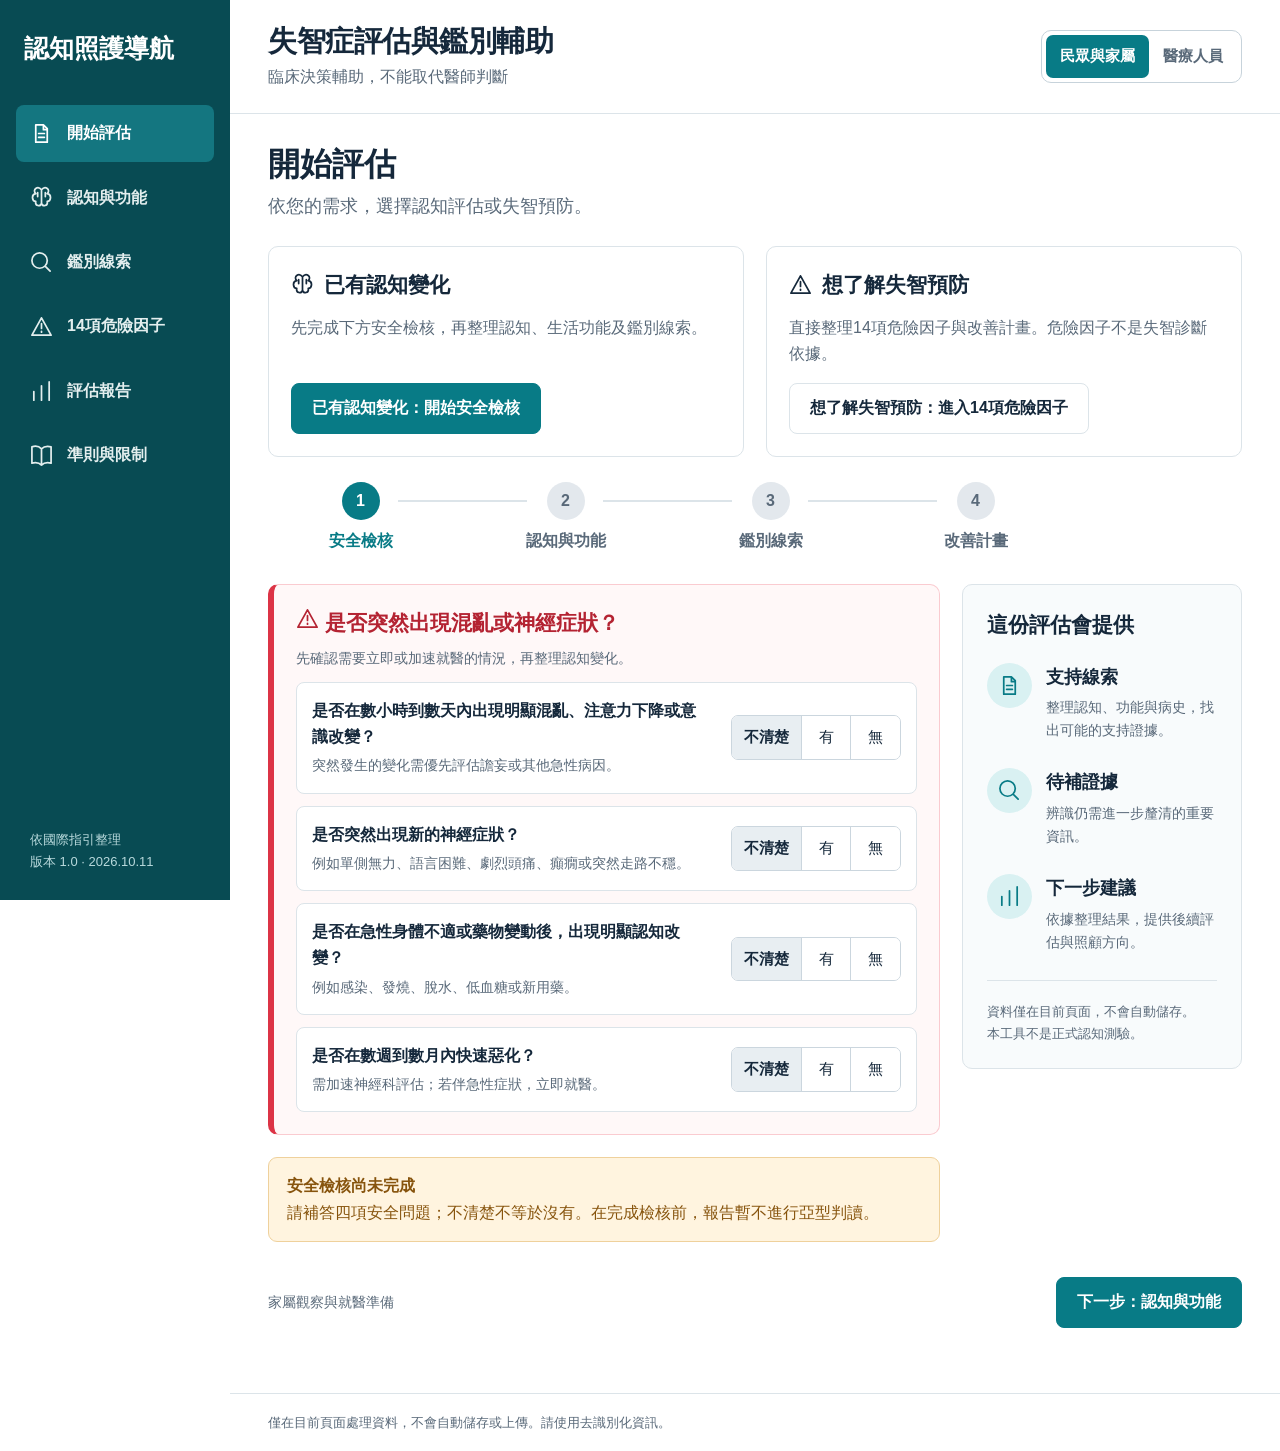
==== index.html @ d90f605a "Add assessment and prevention entry points to homepage" ====
<!doctype html>
<html lang="zh-Hant"><head><meta charset="utf-8"><meta name="viewport" content="width=device-width,initial-scale=1"><meta name="description" content="繁體中文認知障礙評估、失智症鑑別與 Lancet 2024 十四項危險因子管理工具"><title>認知照護導航｜失智症評估與鑑別輔助</title><link rel="stylesheet" href="style.css?v=20261011-entry-paths"><script defer src="data.js"></script><script defer src="engine.js"></script><script defer src="app.js?v=20261011-entry-paths"></script></head>
<body><a class="skip" href="#main">跳至主要內容</a><aside class="sidebar"><div class="brand">認知照護導航</div><nav aria-label="評估章節" id="navigation"></nav><div class="side-foot">依國際指引整理<br>版本 1.0 · 2026.10.11</div></aside><div class="workspace"><header><div><h1>失智症評估與鑑別輔助</h1><p>臨床決策輔助，不能取代醫師判斷</p></div><div class="mode" role="group" aria-label="使用模式"><button data-mode="public" aria-pressed="true">民眾與家屬</button><button data-mode="clinical" aria-pressed="false">醫療人員</button></div></header><main id="main" tabindex="-1"></main><footer>僅在目前頁面處理資料，不會自動儲存或上傳。請使用去識別化資訊。<span id="notice" role="status" aria-live="polite"></span></footer></div></body></html>
---- style.css ----
:root{--teal:#087b86;--deep:#084b53;--ink:#15283b;--muted:#596979;--line:#dce4e9;--pale:#eff8f8;--red:#b42332;--amber:#87540d}*{box-sizing:border-box}body{margin:0;background:#fff;color:var(--ink);font:16px/1.65 -apple-system,BlinkMacSystemFont,"PingFang TC","Microsoft JhengHei",sans-serif}button,input,select,textarea{font:inherit}button{cursor:pointer}button:focus-visible,a:focus-visible,input:focus-visible,select:focus-visible,textarea:focus-visible{outline:3px solid #d4901a;outline-offset:3px}a{color:var(--teal)}.skip{position:fixed;top:-60px;left:12px;z-index:9;background:white;padding:10px}.skip:focus{top:12px}.sidebar{position:fixed;inset:0 auto 0 0;width:230px;background:var(--deep);color:white;padding:28px 16px;display:flex;flex-direction:column}.brand{font-size:25px;font-weight:750;margin:0 8px 36px}.sidebar nav{display:grid;gap:8px}.sidebar button{background:none;border:0;color:#e3eeee;border-radius:8px;text-align:left;padding:15px 14px;display:flex;align-items:center;gap:14px;font-weight:600}.sidebar button.active{background:#147680;color:#fff}.sidebar button:hover{background:#12656e}.side-foot{margin-top:auto;padding:24px 14px 0;color:#b8d9dc;font-size:13px}.workspace{margin-left:230px}header{display:flex;justify-content:space-between;align-items:center;gap:20px;padding:22px 38px;border-bottom:1px solid var(--line)}h1{font-size:29px;line-height:1.35;margin:0 0 3px;letter-spacing:-.5px}header p{margin:0;color:var(--muted)}.mode{display:flex;border:1px solid #c7d3db;padding:4px;border-radius:10px;flex-shrink:0}.mode button{border:0;background:white;color:var(--muted);padding:9px 14px;border-radius:7px;font-size:15px;font-weight:650}.mode button[aria-pressed=true]{background:var(--teal);color:white}main{padding:28px 38px 45px;max-width:1550px;min-height:80vh}h2{font-size:32px;margin:0 0 4px;line-height:1.4}h3{font-size:21px;line-height:1.5;margin:0 0 8px}h4{margin:16px 0 4px}p{margin:6px 0 16px}.lead{color:var(--muted);font-size:18px}.steps{display:flex;margin:25px 0 30px;max-width:800px;gap:20px}.step{flex:1;position:relative;text-align:center;color:var(--muted);font-weight:650}.step:after{content:"";position:absolute;left:70%;width:70%;top:18px;border-top:2px solid var(--line)}.step:last-child:after{display:none}.step b{display:block;width:38px;height:38px;line-height:38px;border-radius:50%;background:#e3e8ed;margin:0 auto 8px}.step.current{color:var(--teal)}.step.current b{background:var(--teal);color:white}.split{display:grid;grid-template-columns:minmax(0,1fr) 280px;gap:22px;align-items:start}.panel{border:1px solid var(--line);border-radius:10px;padding:22px;margin-bottom:22px}.safety{background:#fff8f8;border-color:#facbd0;border-left:6px solid #dc3446}.safety h3{color:var(--red)}.row{padding:16px 0;border-bottom:1px solid var(--line);display:flex;gap:18px;align-items:center;justify-content:space-between}.row:last-child{border-bottom:0}.safety .row{background:white;border:1px solid var(--line);padding:15px;border-radius:8px;margin:12px 0 0}.question{flex:1;min-width:0}.question legend{font-weight:600;padding:0;line-height:1.65}.question p,.hint{font-size:14px;color:var(--muted);margin:4px 0 0}.segmented{display:flex;flex-shrink:0;border:1px solid #cbd6de;border-radius:7px;overflow:hidden}.segmented button{min-width:49px;padding:9px 12px;border:0;border-right:1px solid #cbd6de;background:#fff;font-size:15px;color:var(--ink)}.segmented button:last-child{border-right:0}.segmented button[aria-pressed=true]{background:#e8eef2;font-weight:700}.segmented button[data-value=yes][aria-pressed=true]{background:var(--teal);color:white}.segmented button[data-value=no][aria-pressed=true]{background:#dcefeb;color:#174e43}.row fieldset{border:0;margin:0;padding:0;min-width:0;width:100%;display:flex;align-items:center;justify-content:space-between;gap:20px}.aside-panel{background:#f8fbfc;padding:24px}.aside-item{display:flex;gap:14px;margin:22px 0}.aside-item .circle{background:#d9f1f2;color:var(--teal);width:45px;height:45px;border-radius:50%;display:grid;place-items:center;flex-shrink:0}.aside-item strong{font-size:18px}.aside-item p{font-size:14px;color:var(--muted);margin:4px 0}.privacy{font-size:13px;border-top:1px solid var(--line);padding-top:20px;color:var(--muted)}.alert{background:#fff4df;color:var(--amber);border:1px solid #efd19c;padding:15px 18px;border-radius:9px;margin:15px 0}.alert.danger{background:#fff0f1;border-color:#eeb4bc;color:#9f2030}.alert.info{background:var(--pale);color:#245b62;border-color:#bfdddd}.bottom-actions,.toolbar{display:flex;gap:12px;justify-content:flex-end;align-items:center;flex-wrap:wrap;margin:20px 0}.primary,.secondary{border:1px solid var(--line);border-radius:8px;padding:11px 20px;font-weight:650;background:white;color:var(--ink)}.primary{background:var(--teal);color:white;border-color:var(--teal)}.secondary:hover{background:#f0f5f7}.primary:hover{background:#075e68}.progress{color:var(--muted);font-size:14px;margin-right:auto}.icon{width:23px;height:23px;flex-shrink:0}.form-grid{display:grid;grid-template-columns:repeat(3,minmax(0,1fr));gap:18px;margin:20px 0}.field{display:grid;gap:6px;font-size:14px;font-weight:600}.field input,.field textarea,.field select{width:100%;border:1px solid #cbd6de;border-radius:6px;padding:9px;background:white;color:var(--ink);font-size:15px;font-weight:400}.field textarea{min-height:75px;resize:vertical}.clinical-label{color:var(--teal);font-size:13px;font-weight:650}.risk-item{padding:20px 0;border-bottom:1px solid var(--line)}.risk-item:last-child{border-bottom:0}.risk-header{display:flex;align-items:center;justify-content:space-between;gap:18px}.risk-title{font-size:19px;font-weight:650}.badge{font-size:12px;padding:3px 7px;background:var(--pale);color:#20666b;border-radius:4px;margin-left:10px}.risk-fields{display:grid;grid-template-columns:2fr 1fr 1fr;gap:12px;margin-top:12px}.risk-fields[hidden]{display:none}.risk-item p{color:var(--muted);font-size:14px;margin:8px 0}.metricline{font-size:16px;color:var(--teal);font-weight:650}.result{border-bottom:1px solid var(--line);padding:22px 0}.result:first-child{padding-top:0}.result-head{display:flex;gap:12px;justify-content:space-between;align-items:center}.result-head h3{margin:0}.status{font-size:13px;white-space:nowrap;background:#edf3f5;padding:4px 8px;border-radius:5px;color:#4e6472}.status.on{background:#dff0ed;color:#245f53}.evidence{display:grid;grid-template-columns:1fr 1fr;gap:24px}.evidence ul{padding-left:22px;margin:7px 0;font-size:15px}.evidence li{margin:5px 0}.result-note{font-size:14px;color:var(--muted)}details{margin:12px 0}summary{cursor:pointer;font-weight:650}.sources-list{padding-left:23px}.sources-list li{margin:20px 0}.sources-list p{font-size:14px;color:var(--muted)}.table-wrap{overflow:auto}table{width:100%;border-collapse:collapse;text-align:left;font-size:14px}th,td{padding:12px;border-bottom:1px solid var(--line);vertical-align:top}th{background:#f2f7f8;color:#365561}td{min-width:100px}.answered{border-left:3px solid var(--teal);padding-left:12px}footer{border-top:1px solid var(--line);padding:18px 38px;font-size:13px;color:var(--muted)}#notice{display:block;color:var(--teal)}.print-only{display:none}@media(max-width:1100px){header{align-items:flex-start;flex-direction:column}.split{grid-template-columns:minmax(0,1fr) 230px}.sidebar{width:200px}.workspace{margin-left:200px}main,header{padding-left:24px;padding-right:24px}.brand{font-size:22px}.row fieldset{align-items:flex-start;flex-direction:column;gap:12px}.form-grid{grid-template-columns:1fr 1fr}}@media(max-width:780px){.sidebar{position:static;width:auto;padding:18px}.brand{margin:0 0 14px}.sidebar nav{display:flex;overflow:auto;gap:4px}.sidebar button{padding:9px 12px;white-space:nowrap;font-size:14px}.sidebar .icon,.side-foot{display:none}.workspace{margin-left:0}header{padding:20px}h1{font-size:25px}h2{font-size:28px}main{padding:24px 20px}.split{grid-template-columns:1fr}.aside-panel{display:none}.steps{gap:8px}.step{font-size:13px}.step:after{width:55%}.form-grid,.risk-fields,.evidence{grid-template-columns:1fr}.risk-header{align-items:flex-start;flex-direction:column;gap:10px}.result-head{align-items:flex-start;flex-direction:column}.panel{padding:17px}.toolbar{justify-content:flex-start}.mode button{padding:8px 12px}.bottom-actions .primary{width:100%}footer{padding:18px 20px}}@media print{body{font-size:11pt;color:#000}.sidebar,header,footer,.toolbar,.bottom-actions,.no-print{display:none!important}.workspace{margin:0}main{padding:0;max-width:none}.panel{border:0;padding:0}.print-only{display:block}.result,table tr{break-inside:avoid}.evidence{display:block}.status{white-space:normal}a{color:#000;text-decoration:none}.alert{border:1px solid #888;background:white;color:#000}details:not([open]){display:none}h2{font-size:20pt}.table-wrap{overflow:visible}table{font-size:10pt}td{min-width:0}}

.entry-grid{display:grid;grid-template-columns:repeat(2,minmax(0,1fr));gap:22px;margin-top:24px}.entry-card{display:flex;flex-direction:column;align-items:flex-start;margin-bottom:0}.entry-card h3{display:flex;align-items:center;gap:10px}.entry-card p{color:var(--muted)}.entry-card button{margin-top:auto;max-width:100%}@media(max-width:780px){.entry-grid{grid-template-columns:1fr;gap:14px}.entry-card button{width:100%}}
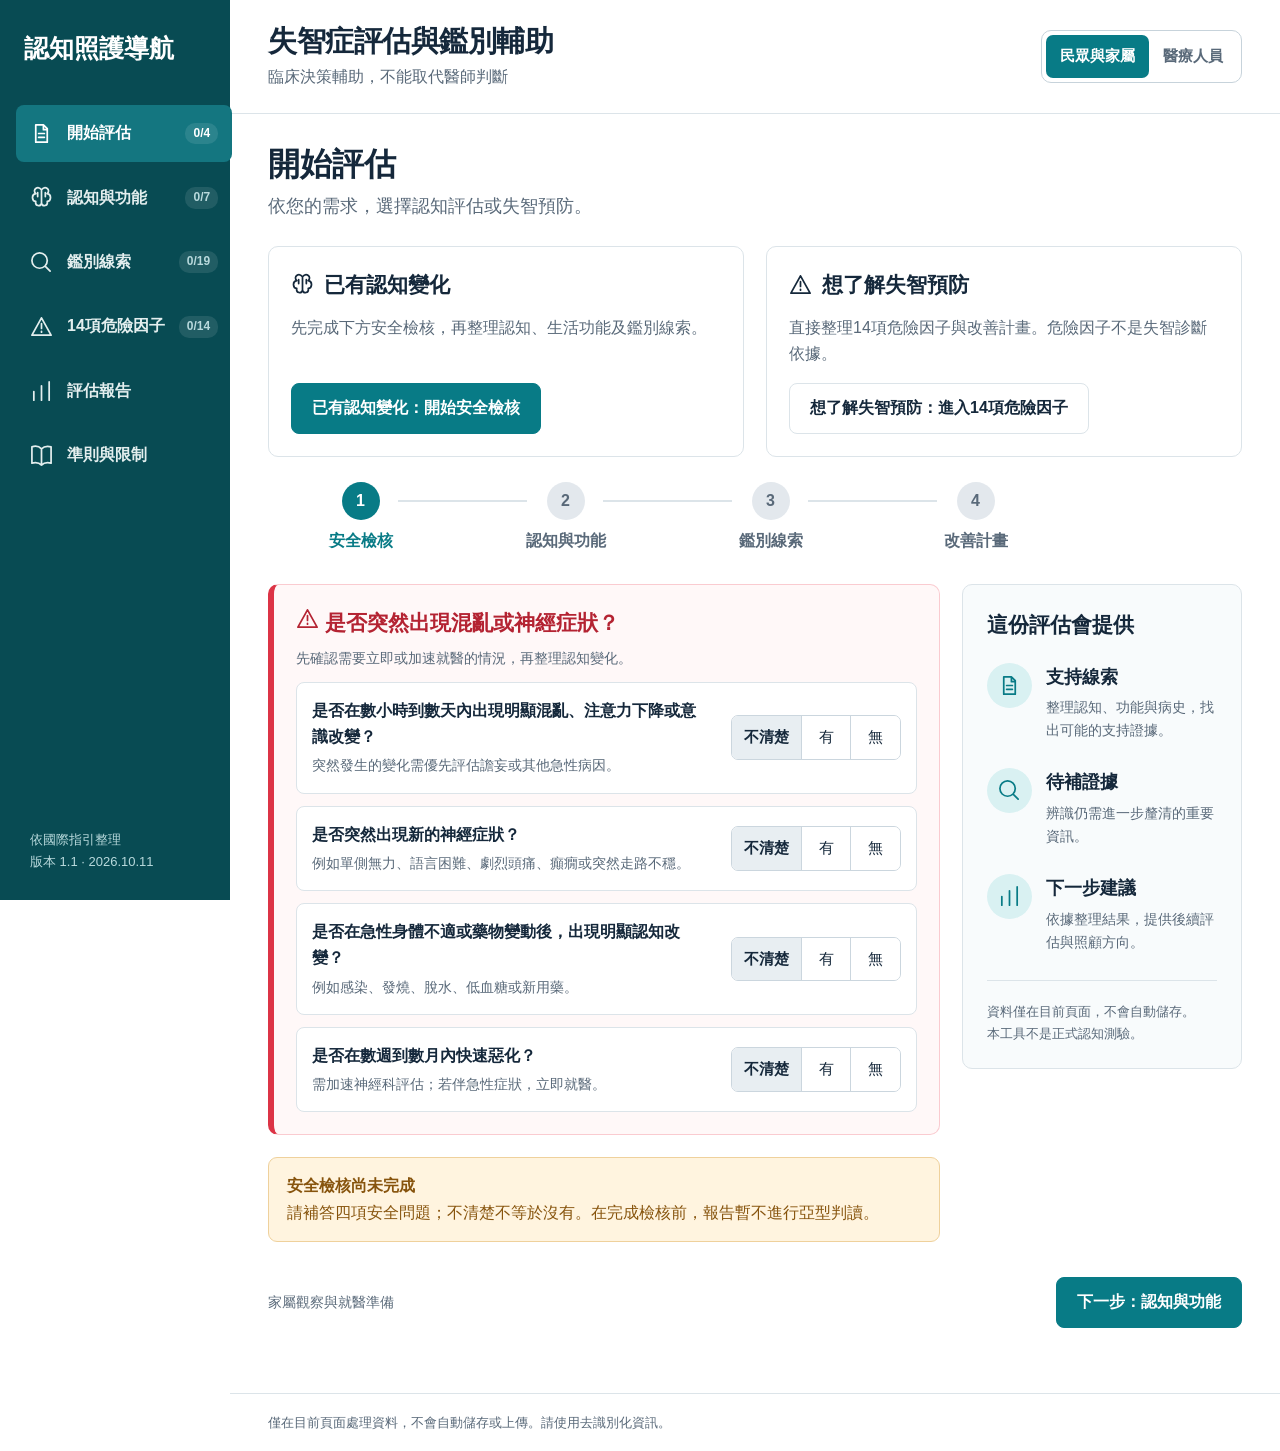
==== commit a71b073d: "v1.1: fix age input and import round-trip, refine clue logic, add workup checklist - Age field: inva" ====
--- a/index.html
+++ b/index.html
@@ -1,3 +1,3 @@
 <!doctype html>
-<html lang="zh-Hant"><head><meta charset="utf-8"><meta name="viewport" content="width=device-width,initial-scale=1"><meta name="description" content="繁體中文認知障礙評估、失智症鑑別與 Lancet 2024 十四項危險因子管理工具"><title>認知照護導航｜失智症評估與鑑別輔助</title><link rel="stylesheet" href="style.css?v=20261011-entry-paths"><script defer src="data.js"></script><script defer src="engine.js"></script><script defer src="app.js?v=20261011-entry-paths"></script></head>
-<body><a class="skip" href="#main">跳至主要內容</a><aside class="sidebar"><div class="brand">認知照護導航</div><nav aria-label="評估章節" id="navigation"></nav><div class="side-foot">依國際指引整理<br>版本 1.0 · 2026.10.11</div></aside><div class="workspace"><header><div><h1>失智症評估與鑑別輔助</h1><p>臨床決策輔助，不能取代醫師判斷</p></div><div class="mode" role="group" aria-label="使用模式"><button data-mode="public" aria-pressed="true">民眾與家屬</button><button data-mode="clinical" aria-pressed="false">醫療人員</button></div></header><main id="main" tabindex="-1"></main><footer>僅在目前頁面處理資料，不會自動儲存或上傳。請使用去識別化資訊。<span id="notice" role="status" aria-live="polite"></span></footer></div></body></html>
+<html lang="zh-Hant"><head><meta charset="utf-8"><meta name="viewport" content="width=device-width,initial-scale=1"><meta name="description" content="繁體中文認知障礙評估、失智症鑑別與 Lancet 2024 十四項危險因子管理工具"><title>認知照護導航｜失智症評估與鑑別輔助</title><link rel="stylesheet" href="style.css?v=1.1"><script defer src="data.js?v=1.1"></script><script defer src="engine.js?v=1.1"></script><script defer src="app.js?v=1.1"></script></head>
+<body><a class="skip" href="#main">跳至主要內容</a><aside class="sidebar"><div class="brand">認知照護導航</div><nav aria-label="評估章節" id="navigation"></nav><div class="side-foot">依國際指引整理<br>版本 1.1 · 2026.10.11</div></aside><div class="workspace"><header><div><h1>失智症評估與鑑別輔助</h1><p>臨床決策輔助，不能取代醫師判斷</p></div><div class="mode" role="group" aria-label="使用模式"><button data-mode="public" aria-pressed="true">民眾與家屬</button><button data-mode="clinical" aria-pressed="false">醫療人員</button></div></header><main id="main" tabindex="-1"></main><footer>僅在目前頁面處理資料，不會自動儲存或上傳。請使用去識別化資訊。<span id="notice" role="status" aria-live="polite"></span></footer></div></body></html>
--- a/style.css
+++ b/style.css
@@ -1,3 +1,5 @@
 :root{--teal:#087b86;--deep:#084b53;--ink:#15283b;--muted:#596979;--line:#dce4e9;--pale:#eff8f8;--red:#b42332;--amber:#87540d}*{box-sizing:border-box}body{margin:0;background:#fff;color:var(--ink);font:16px/1.65 -apple-system,BlinkMacSystemFont,"PingFang TC","Microsoft JhengHei",sans-serif}button,input,select,textarea{font:inherit}button{cursor:pointer}button:focus-visible,a:focus-visible,input:focus-visible,select:focus-visible,textarea:focus-visible{outline:3px solid #d4901a;outline-offset:3px}a{color:var(--teal)}.skip{position:fixed;top:-60px;left:12px;z-index:9;background:white;padding:10px}.skip:focus{top:12px}.sidebar{position:fixed;inset:0 auto 0 0;width:230px;background:var(--deep);color:white;padding:28px 16px;display:flex;flex-direction:column}.brand{font-size:25px;font-weight:750;margin:0 8px 36px}.sidebar nav{display:grid;gap:8px}.sidebar button{background:none;border:0;color:#e3eeee;border-radius:8px;text-align:left;padding:15px 14px;display:flex;align-items:center;gap:14px;font-weight:600}.sidebar button.active{background:#147680;color:#fff}.sidebar button:hover{background:#12656e}.side-foot{margin-top:auto;padding:24px 14px 0;color:#b8d9dc;font-size:13px}.workspace{margin-left:230px}header{display:flex;justify-content:space-between;align-items:center;gap:20px;padding:22px 38px;border-bottom:1px solid var(--line)}h1{font-size:29px;line-height:1.35;margin:0 0 3px;letter-spacing:-.5px}header p{margin:0;color:var(--muted)}.mode{display:flex;border:1px solid #c7d3db;padding:4px;border-radius:10px;flex-shrink:0}.mode button{border:0;background:white;color:var(--muted);padding:9px 14px;border-radius:7px;font-size:15px;font-weight:650}.mode button[aria-pressed=true]{background:var(--teal);color:white}main{padding:28px 38px 45px;max-width:1550px;min-height:80vh}h2{font-size:32px;margin:0 0 4px;line-height:1.4}h3{font-size:21px;line-height:1.5;margin:0 0 8px}h4{margin:16px 0 4px}p{margin:6px 0 16px}.lead{color:var(--muted);font-size:18px}.steps{display:flex;margin:25px 0 30px;max-width:800px;gap:20px}.step{flex:1;position:relative;text-align:center;color:var(--muted);font-weight:650}.step:after{content:"";position:absolute;left:70%;width:70%;top:18px;border-top:2px solid var(--line)}.step:last-child:after{display:none}.step b{display:block;width:38px;height:38px;line-height:38px;border-radius:50%;background:#e3e8ed;margin:0 auto 8px}.step.current{color:var(--teal)}.step.current b{background:var(--teal);color:white}.split{display:grid;grid-template-columns:minmax(0,1fr) 280px;gap:22px;align-items:start}.panel{border:1px solid var(--line);border-radius:10px;padding:22px;margin-bottom:22px}.safety{background:#fff8f8;border-color:#facbd0;border-left:6px solid #dc3446}.safety h3{color:var(--red)}.row{padding:16px 0;border-bottom:1px solid var(--line);display:flex;gap:18px;align-items:center;justify-content:space-between}.row:last-child{border-bottom:0}.safety .row{background:white;border:1px solid var(--line);padding:15px;border-radius:8px;margin:12px 0 0}.question{flex:1;min-width:0}.question legend{font-weight:600;padding:0;line-height:1.65}.question p,.hint{font-size:14px;color:var(--muted);margin:4px 0 0}.segmented{display:flex;flex-shrink:0;border:1px solid #cbd6de;border-radius:7px;overflow:hidden}.segmented button{min-width:49px;padding:9px 12px;border:0;border-right:1px solid #cbd6de;background:#fff;font-size:15px;color:var(--ink)}.segmented button:last-child{border-right:0}.segmented button[aria-pressed=true]{background:#e8eef2;font-weight:700}.segmented button[data-value=yes][aria-pressed=true]{background:var(--teal);color:white}.segmented button[data-value=no][aria-pressed=true]{background:#dcefeb;color:#174e43}.row fieldset{border:0;margin:0;padding:0;min-width:0;width:100%;display:flex;align-items:center;justify-content:space-between;gap:20px}.aside-panel{background:#f8fbfc;padding:24px}.aside-item{display:flex;gap:14px;margin:22px 0}.aside-item .circle{background:#d9f1f2;color:var(--teal);width:45px;height:45px;border-radius:50%;display:grid;place-items:center;flex-shrink:0}.aside-item strong{font-size:18px}.aside-item p{font-size:14px;color:var(--muted);margin:4px 0}.privacy{font-size:13px;border-top:1px solid var(--line);padding-top:20px;color:var(--muted)}.alert{background:#fff4df;color:var(--amber);border:1px solid #efd19c;padding:15px 18px;border-radius:9px;margin:15px 0}.alert.danger{background:#fff0f1;border-color:#eeb4bc;color:#9f2030}.alert.info{background:var(--pale);color:#245b62;border-color:#bfdddd}.bottom-actions,.toolbar{display:flex;gap:12px;justify-content:flex-end;align-items:center;flex-wrap:wrap;margin:20px 0}.primary,.secondary{border:1px solid var(--line);border-radius:8px;padding:11px 20px;font-weight:650;background:white;color:var(--ink)}.primary{background:var(--teal);color:white;border-color:var(--teal)}.secondary:hover{background:#f0f5f7}.primary:hover{background:#075e68}.progress{color:var(--muted);font-size:14px;margin-right:auto}.icon{width:23px;height:23px;flex-shrink:0}.form-grid{display:grid;grid-template-columns:repeat(3,minmax(0,1fr));gap:18px;margin:20px 0}.field{display:grid;gap:6px;font-size:14px;font-weight:600}.field input,.field textarea,.field select{width:100%;border:1px solid #cbd6de;border-radius:6px;padding:9px;background:white;color:var(--ink);font-size:15px;font-weight:400}.field textarea{min-height:75px;resize:vertical}.clinical-label{color:var(--teal);font-size:13px;font-weight:650}.risk-item{padding:20px 0;border-bottom:1px solid var(--line)}.risk-item:last-child{border-bottom:0}.risk-header{display:flex;align-items:center;justify-content:space-between;gap:18px}.risk-title{font-size:19px;font-weight:650}.badge{font-size:12px;padding:3px 7px;background:var(--pale);color:#20666b;border-radius:4px;margin-left:10px}.risk-fields{display:grid;grid-template-columns:2fr 1fr 1fr;gap:12px;margin-top:12px}.risk-fields[hidden]{display:none}.risk-item p{color:var(--muted);font-size:14px;margin:8px 0}.metricline{font-size:16px;color:var(--teal);font-weight:650}.result{border-bottom:1px solid var(--line);padding:22px 0}.result:first-child{padding-top:0}.result-head{display:flex;gap:12px;justify-content:space-between;align-items:center}.result-head h3{margin:0}.status{font-size:13px;white-space:nowrap;background:#edf3f5;padding:4px 8px;border-radius:5px;color:#4e6472}.status.on{background:#dff0ed;color:#245f53}.evidence{display:grid;grid-template-columns:1fr 1fr;gap:24px}.evidence ul{padding-left:22px;margin:7px 0;font-size:15px}.evidence li{margin:5px 0}.result-note{font-size:14px;color:var(--muted)}details{margin:12px 0}summary{cursor:pointer;font-weight:650}.sources-list{padding-left:23px}.sources-list li{margin:20px 0}.sources-list p{font-size:14px;color:var(--muted)}.table-wrap{overflow:auto}table{width:100%;border-collapse:collapse;text-align:left;font-size:14px}th,td{padding:12px;border-bottom:1px solid var(--line);vertical-align:top}th{background:#f2f7f8;color:#365561}td{min-width:100px}.answered{border-left:3px solid var(--teal);padding-left:12px}footer{border-top:1px solid var(--line);padding:18px 38px;font-size:13px;color:var(--muted)}#notice{display:block;color:var(--teal)}.print-only{display:none}@media(max-width:1100px){header{align-items:flex-start;flex-direction:column}.split{grid-template-columns:minmax(0,1fr) 230px}.sidebar{width:200px}.workspace{margin-left:200px}main,header{padding-left:24px;padding-right:24px}.brand{font-size:22px}.row fieldset{align-items:flex-start;flex-direction:column;gap:12px}.form-grid{grid-template-columns:1fr 1fr}}@media(max-width:780px){.sidebar{position:static;width:auto;padding:18px}.brand{margin:0 0 14px}.sidebar nav{display:flex;overflow:auto;gap:4px}.sidebar button{padding:9px 12px;white-space:nowrap;font-size:14px}.sidebar .icon,.side-foot{display:none}.workspace{margin-left:0}header{padding:20px}h1{font-size:25px}h2{font-size:28px}main{padding:24px 20px}.split{grid-template-columns:1fr}.aside-panel{display:none}.steps{gap:8px}.step{font-size:13px}.step:after{width:55%}.form-grid,.risk-fields,.evidence{grid-template-columns:1fr}.risk-header{align-items:flex-start;flex-direction:column;gap:10px}.result-head{align-items:flex-start;flex-direction:column}.panel{padding:17px}.toolbar{justify-content:flex-start}.mode button{padding:8px 12px}.bottom-actions .primary{width:100%}footer{padding:18px 20px}}@media print{body{font-size:11pt;color:#000}.sidebar,header,footer,.toolbar,.bottom-actions,.no-print{display:none!important}.workspace{margin:0}main{padding:0;max-width:none}.panel{border:0;padding:0}.print-only{display:block}.result,table tr{break-inside:avoid}.evidence{display:block}.status{white-space:normal}a{color:#000;text-decoration:none}.alert{border:1px solid #888;background:white;color:#000}details:not([open]){display:none}h2{font-size:20pt}.table-wrap{overflow:visible}table{font-size:10pt}td{min-width:0}}
 
 .entry-grid{display:grid;grid-template-columns:repeat(2,minmax(0,1fr));gap:22px;margin-top:24px}.entry-card{display:flex;flex-direction:column;align-items:flex-start;margin-bottom:0}.entry-card h3{display:flex;align-items:center;gap:10px}.entry-card p{color:var(--muted)}.entry-card button{margin-top:auto;max-width:100%}@media(max-width:780px){.entry-grid{grid-template-columns:1fr;gap:14px}.entry-card button{width:100%}}
+.sidebar .count{margin-left:auto;font-size:12px;font-weight:600;color:#b8d9dc;background:rgba(255,255,255,.1);border-radius:10px;padding:1px 8px}.sidebar button.active .count{color:#fff}@media(max-width:780px){.sidebar .count{margin-left:6px}}
+.sidebar button span:first-of-type{white-space:nowrap}@media(max-width:1100px){.sidebar .icon{display:none}.sidebar button{padding:13px 12px}}
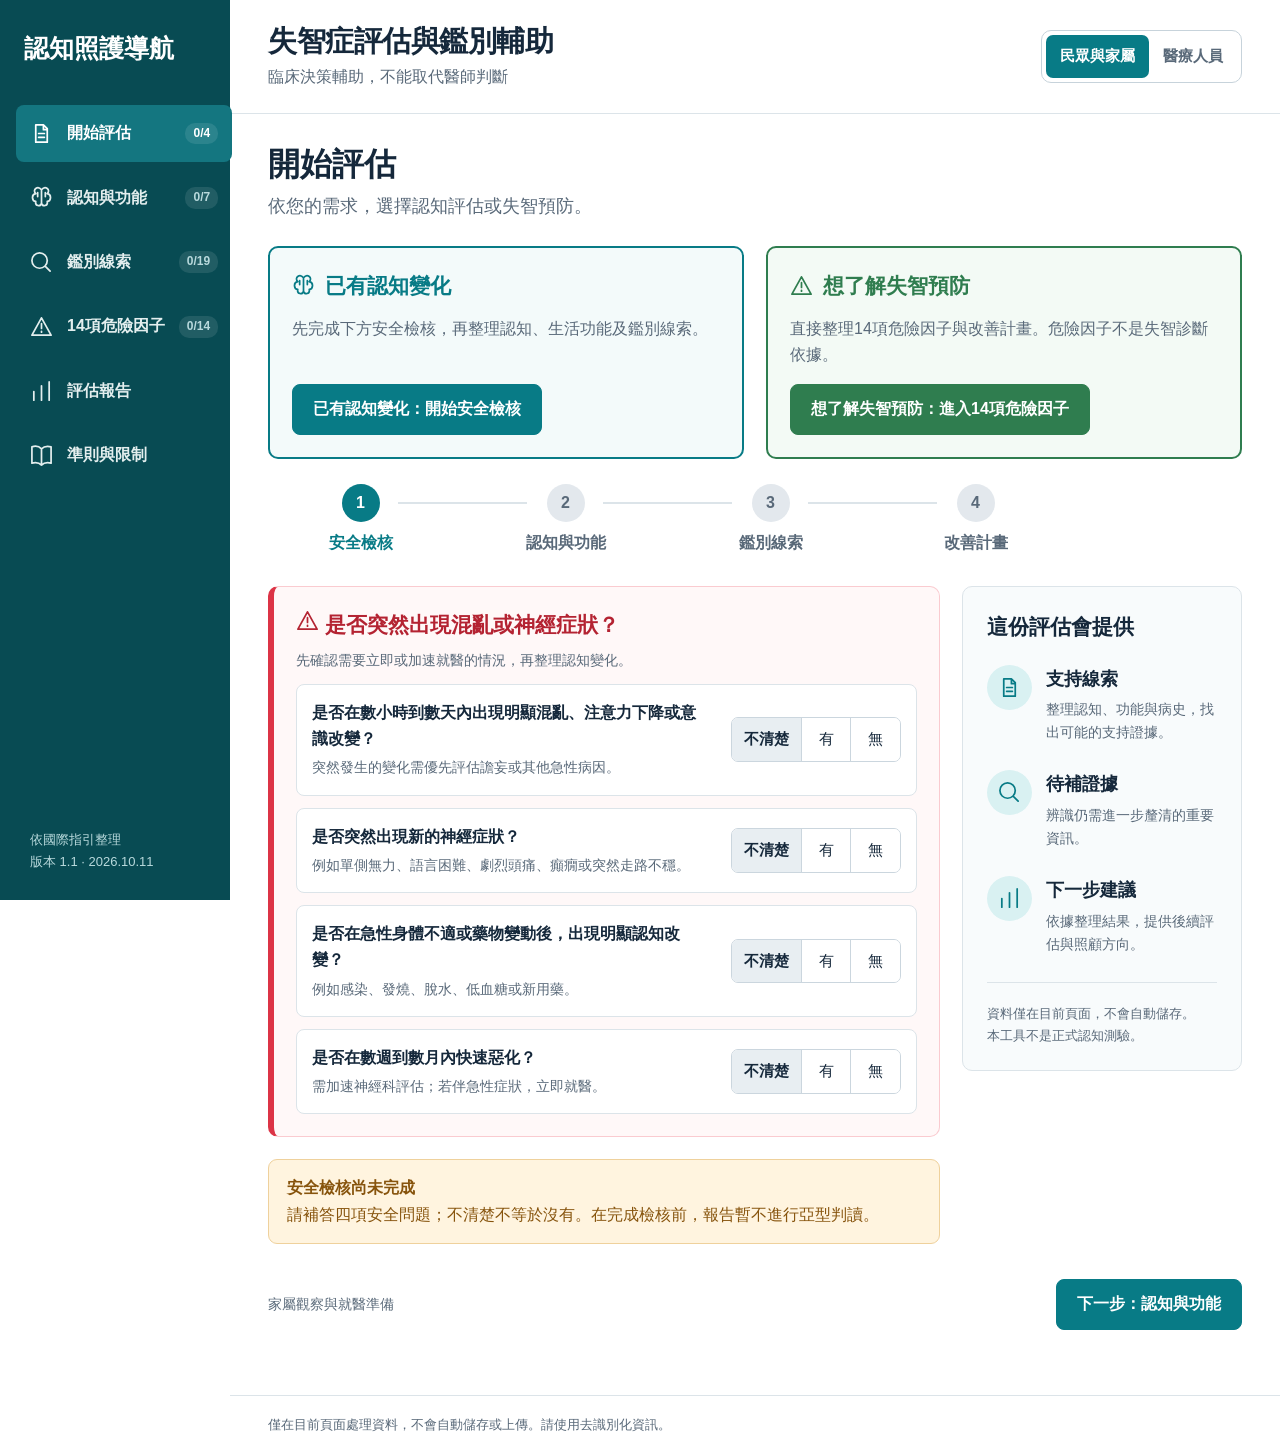
==== commit b0e17acc: "v1.1.2: colored frames for homepage entry cards; filled green prevention button Co-Authored-By: Clau" ====
--- a/index.html
+++ b/index.html
@@ -1,3 +1,3 @@
 <!doctype html>
-<html lang="zh-Hant"><head><meta charset="utf-8"><meta name="viewport" content="width=device-width,initial-scale=1"><meta name="description" content="繁體中文認知障礙評估、失智症鑑別與 Lancet 2024 十四項危險因子管理工具"><title>認知照護導航｜失智症評估與鑑別輔助</title><link rel="stylesheet" href="style.css?v=1.1"><script defer src="data.js?v=1.1"></script><script defer src="engine.js?v=1.1"></script><script defer src="app.js?v=1.1"></script></head>
+<html lang="zh-Hant"><head><meta charset="utf-8"><meta name="viewport" content="width=device-width,initial-scale=1"><meta name="description" content="繁體中文認知障礙評估、失智症鑑別與 Lancet 2024 十四項危險因子管理工具"><title>認知照護導航｜失智症評估與鑑別輔助</title><link rel="stylesheet" href="style.css?v=1.1.2"><script defer src="data.js?v=1.1"></script><script defer src="engine.js?v=1.1"></script><script defer src="app.js?v=1.1.2"></script></head>
 <body><a class="skip" href="#main">跳至主要內容</a><aside class="sidebar"><div class="brand">認知照護導航</div><nav aria-label="評估章節" id="navigation"></nav><div class="side-foot">依國際指引整理<br>版本 1.1 · 2026.10.11</div></aside><div class="workspace"><header><div><h1>失智症評估與鑑別輔助</h1><p>臨床決策輔助，不能取代醫師判斷</p></div><div class="mode" role="group" aria-label="使用模式"><button data-mode="public" aria-pressed="true">民眾與家屬</button><button data-mode="clinical" aria-pressed="false">醫療人員</button></div></header><main id="main" tabindex="-1"></main><footer>僅在目前頁面處理資料，不會自動儲存或上傳。請使用去識別化資訊。<span id="notice" role="status" aria-live="polite"></span></footer></div></body></html>
--- a/style.css
+++ b/style.css
@@ -3,3 +3,5 @@
 .entry-grid{display:grid;grid-template-columns:repeat(2,minmax(0,1fr));gap:22px;margin-top:24px}.entry-card{display:flex;flex-direction:column;align-items:flex-start;margin-bottom:0}.entry-card h3{display:flex;align-items:center;gap:10px}.entry-card p{color:var(--muted)}.entry-card button{margin-top:auto;max-width:100%}@media(max-width:780px){.entry-grid{grid-template-columns:1fr;gap:14px}.entry-card button{width:100%}}
 .sidebar .count{margin-left:auto;font-size:12px;font-weight:600;color:#b8d9dc;background:rgba(255,255,255,.1);border-radius:10px;padding:1px 8px}.sidebar button.active .count{color:#fff}@media(max-width:780px){.sidebar .count{margin-left:6px}}
 .sidebar button span:first-of-type{white-space:nowrap}@media(max-width:1100px){.sidebar .icon{display:none}.sidebar button{padding:13px 12px}}
+@page{size:A4;margin:14mm 12mm}@media print{.skip{display:none!important}body{line-height:1.5}.lead{display:none}h3{margin-top:12pt}h4{margin:8pt 0 2pt}p{margin:3pt 0 6pt}.panel{margin-bottom:12pt}.result{break-inside:auto;padding:10pt 0}.result-head,h3,h4{break-after:avoid}li,.result-note,.alert{break-inside:avoid}.evidence ul{margin:2pt 0}.evidence li{margin:1pt 0}.result.inactive .evidence,.result.inactive .result-note,.result.inactive details{display:none}.result.inactive{padding:6pt 0}.result.inactive .result-head h3{font-size:12pt}.result.inactive p{margin:2pt 0;font-size:10pt}th,td{padding:5pt 6pt}}
+.entry-eval{border:2px solid var(--teal);background:#f3fafa}.entry-eval h3{color:var(--teal)}.entry-prevent{border:2px solid #2f7d4f;background:#f3faf5}.entry-prevent h3{color:#2f7d4f}.primary.prevent{background:#2f7d4f;border-color:#2f7d4f}.primary.prevent:hover{background:#23613c}
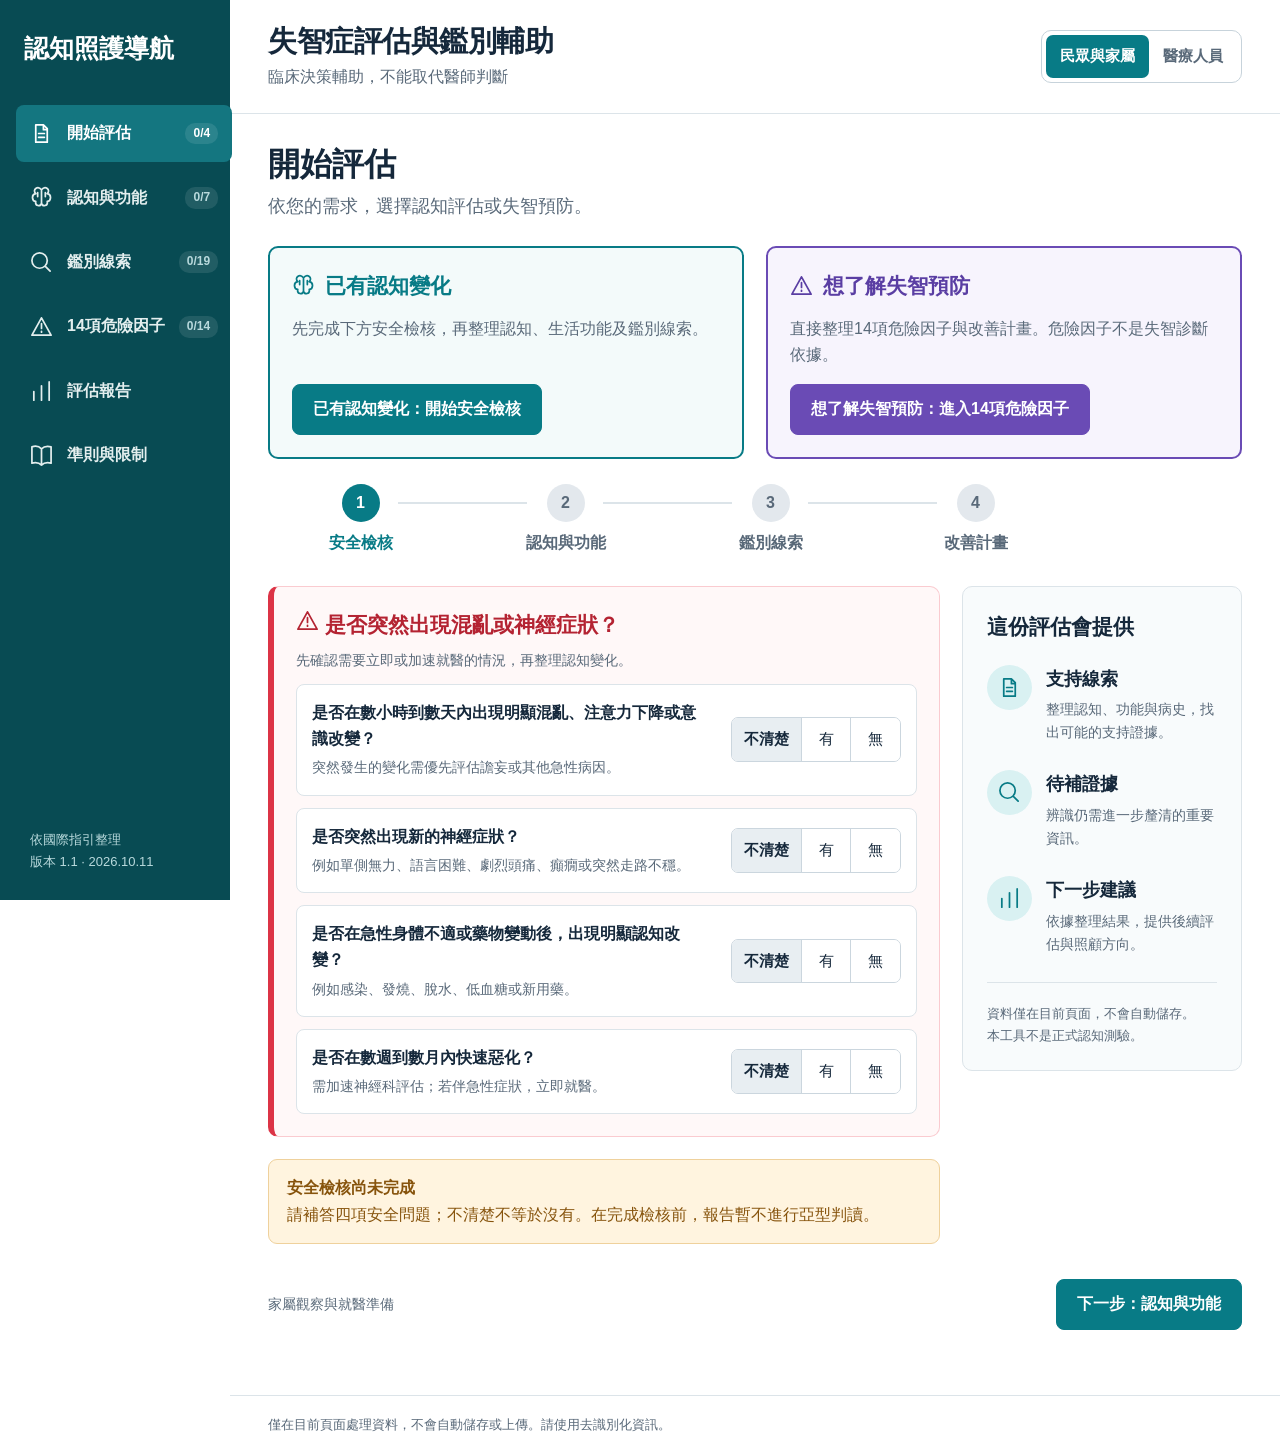
==== commit 7dee7a0f: "v1.1.3: purple prevention entry card, distinct from teal evaluation card Co-Authored-By: Claude Opus" ====
--- a/index.html
+++ b/index.html
@@ -1,3 +1,3 @@
 <!doctype html>
-<html lang="zh-Hant"><head><meta charset="utf-8"><meta name="viewport" content="width=device-width,initial-scale=1"><meta name="description" content="繁體中文認知障礙評估、失智症鑑別與 Lancet 2024 十四項危險因子管理工具"><title>認知照護導航｜失智症評估與鑑別輔助</title><link rel="stylesheet" href="style.css?v=1.1.2"><script defer src="data.js?v=1.1"></script><script defer src="engine.js?v=1.1"></script><script defer src="app.js?v=1.1.2"></script></head>
+<html lang="zh-Hant"><head><meta charset="utf-8"><meta name="viewport" content="width=device-width,initial-scale=1"><meta name="description" content="繁體中文認知障礙評估、失智症鑑別與 Lancet 2024 十四項危險因子管理工具"><title>認知照護導航｜失智症評估與鑑別輔助</title><link rel="stylesheet" href="style.css?v=1.1.3"><script defer src="data.js?v=1.1"></script><script defer src="engine.js?v=1.1"></script><script defer src="app.js?v=1.1.2"></script></head>
 <body><a class="skip" href="#main">跳至主要內容</a><aside class="sidebar"><div class="brand">認知照護導航</div><nav aria-label="評估章節" id="navigation"></nav><div class="side-foot">依國際指引整理<br>版本 1.1 · 2026.10.11</div></aside><div class="workspace"><header><div><h1>失智症評估與鑑別輔助</h1><p>臨床決策輔助，不能取代醫師判斷</p></div><div class="mode" role="group" aria-label="使用模式"><button data-mode="public" aria-pressed="true">民眾與家屬</button><button data-mode="clinical" aria-pressed="false">醫療人員</button></div></header><main id="main" tabindex="-1"></main><footer>僅在目前頁面處理資料，不會自動儲存或上傳。請使用去識別化資訊。<span id="notice" role="status" aria-live="polite"></span></footer></div></body></html>
--- a/style.css
+++ b/style.css
@@ -4,4 +4,4 @@
 .sidebar .count{margin-left:auto;font-size:12px;font-weight:600;color:#b8d9dc;background:rgba(255,255,255,.1);border-radius:10px;padding:1px 8px}.sidebar button.active .count{color:#fff}@media(max-width:780px){.sidebar .count{margin-left:6px}}
 .sidebar button span:first-of-type{white-space:nowrap}@media(max-width:1100px){.sidebar .icon{display:none}.sidebar button{padding:13px 12px}}
 @page{size:A4;margin:14mm 12mm}@media print{.skip{display:none!important}body{line-height:1.5}.lead{display:none}h3{margin-top:12pt}h4{margin:8pt 0 2pt}p{margin:3pt 0 6pt}.panel{margin-bottom:12pt}.result{break-inside:auto;padding:10pt 0}.result-head,h3,h4{break-after:avoid}li,.result-note,.alert{break-inside:avoid}.evidence ul{margin:2pt 0}.evidence li{margin:1pt 0}.result.inactive .evidence,.result.inactive .result-note,.result.inactive details{display:none}.result.inactive{padding:6pt 0}.result.inactive .result-head h3{font-size:12pt}.result.inactive p{margin:2pt 0;font-size:10pt}th,td{padding:5pt 6pt}}
-.entry-eval{border:2px solid var(--teal);background:#f3fafa}.entry-eval h3{color:var(--teal)}.entry-prevent{border:2px solid #2f7d4f;background:#f3faf5}.entry-prevent h3{color:#2f7d4f}.primary.prevent{background:#2f7d4f;border-color:#2f7d4f}.primary.prevent:hover{background:#23613c}
+.entry-eval{border:2px solid var(--teal);background:#f3fafa}.entry-eval h3{color:var(--teal)}.entry-prevent{border:2px solid #6a4bb5;background:#f7f4fd}.entry-prevent h3{color:#5a3ea3}.primary.prevent{background:#6a4bb5;border-color:#6a4bb5}.primary.prevent:hover{background:#553896}
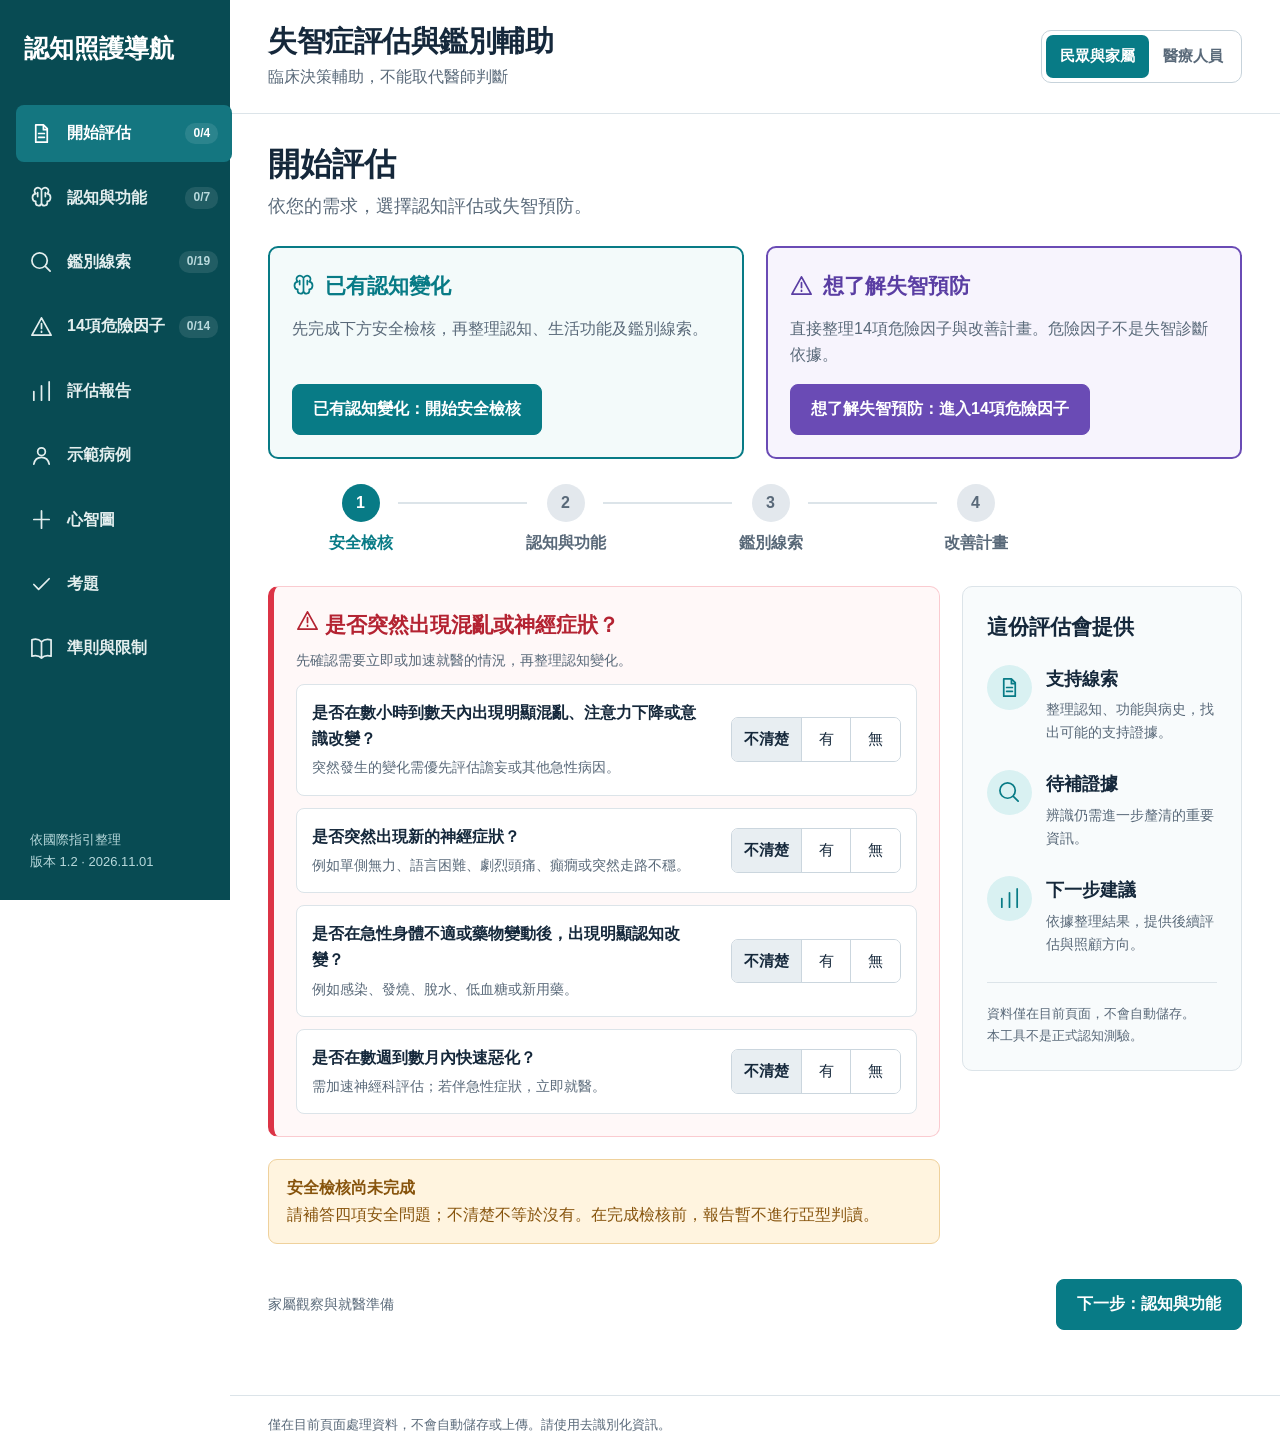
==== commit f39ccbb1: "v1.2: add demo cases, quiz and mind map Eight fictional cases with live engine output, 20 questions " ====
--- a/index.html
+++ b/index.html
@@ -1,3 +1,3 @@
 <!doctype html>
-<html lang="zh-Hant"><head><meta charset="utf-8"><meta name="viewport" content="width=device-width,initial-scale=1"><meta name="description" content="繁體中文認知障礙評估、失智症鑑別與 Lancet 2024 十四項危險因子管理工具"><title>認知照護導航｜失智症評估與鑑別輔助</title><link rel="stylesheet" href="style.css?v=1.1.3"><script defer src="data.js?v=1.1"></script><script defer src="engine.js?v=1.1"></script><script defer src="app.js?v=1.1.2"></script></head>
-<body><a class="skip" href="#main">跳至主要內容</a><aside class="sidebar"><div class="brand">認知照護導航</div><nav aria-label="評估章節" id="navigation"></nav><div class="side-foot">依國際指引整理<br>版本 1.1 · 2026.10.11</div></aside><div class="workspace"><header><div><h1>失智症評估與鑑別輔助</h1><p>臨床決策輔助，不能取代醫師判斷</p></div><div class="mode" role="group" aria-label="使用模式"><button data-mode="public" aria-pressed="true">民眾與家屬</button><button data-mode="clinical" aria-pressed="false">醫療人員</button></div></header><main id="main" tabindex="-1"></main><footer>僅在目前頁面處理資料，不會自動儲存或上傳。請使用去識別化資訊。<span id="notice" role="status" aria-live="polite"></span></footer></div></body></html>
+<html lang="zh-Hant"><head><meta charset="utf-8"><meta name="viewport" content="width=device-width,initial-scale=1"><meta name="description" content="繁體中文認知障礙評估、失智症鑑別與 Lancet 2024 十四項危險因子管理工具"><title>認知照護導航｜失智症評估與鑑別輔助</title><link rel="stylesheet" href="style.css?v=1.2"><script defer src="data.js?v=1.2"></script><script defer src="engine.js?v=1.2"></script><script defer src="teach.js?v=1.2"></script><script defer src="app.js?v=1.2"></script></head>
+<body><a class="skip" href="#main">跳至主要內容</a><aside class="sidebar"><div class="brand">認知照護導航</div><nav aria-label="評估章節" id="navigation"></nav><div class="side-foot">依國際指引整理<br>版本 1.2 · 2026.11.01</div></aside><div class="workspace"><header><div><h1>失智症評估與鑑別輔助</h1><p>臨床決策輔助，不能取代醫師判斷</p></div><div class="mode" role="group" aria-label="使用模式"><button data-mode="public" aria-pressed="true">民眾與家屬</button><button data-mode="clinical" aria-pressed="false">醫療人員</button></div></header><main id="main" tabindex="-1"></main><footer>僅在目前頁面處理資料，不會自動儲存或上傳。請使用去識別化資訊。<span id="notice" role="status" aria-live="polite"></span></footer></div></body></html>
--- a/style.css
+++ b/style.css
@@ -5,3 +5,6 @@
 .sidebar button span:first-of-type{white-space:nowrap}@media(max-width:1100px){.sidebar .icon{display:none}.sidebar button{padding:13px 12px}}
 @page{size:A4;margin:14mm 12mm}@media print{.skip{display:none!important}body{line-height:1.5}.lead{display:none}h3{margin-top:12pt}h4{margin:8pt 0 2pt}p{margin:3pt 0 6pt}.panel{margin-bottom:12pt}.result{break-inside:auto;padding:10pt 0}.result-head,h3,h4{break-after:avoid}li,.result-note,.alert{break-inside:avoid}.evidence ul{margin:2pt 0}.evidence li{margin:1pt 0}.result.inactive .evidence,.result.inactive .result-note,.result.inactive details{display:none}.result.inactive{padding:6pt 0}.result.inactive .result-head h3{font-size:12pt}.result.inactive p{margin:2pt 0;font-size:10pt}th,td{padding:5pt 6pt}}
 .entry-eval{border:2px solid var(--teal);background:#f3fafa}.entry-eval h3{color:var(--teal)}.entry-prevent{border:2px solid #6a4bb5;background:#f7f4fd}.entry-prevent h3{color:#5a3ea3}.primary.prevent{background:#6a4bb5;border-color:#6a4bb5}.primary.prevent:hover{background:#553896}
+.case-think{background:var(--pale);border-radius:7px;padding:9px 12px;color:#245b62}.case-result{display:grid;grid-template-columns:120px minmax(0,1fr);gap:4px 12px;margin:8px 0;font-size:15px}.case-result dt{font-weight:650;color:var(--muted)}.case-result dd{margin:0}.case ul{padding-left:22px;font-size:15px}.case li{margin:5px 0}.case .toolbar{margin:12px 0 0;justify-content:flex-start}@media(max-width:780px){.case-result{grid-template-columns:1fr}.case-result dd{margin-bottom:6px}}
+.qz-q{min-width:0;margin:0 0 18px}.qz-q legend{font-weight:650;padding:0 6px}.qz-q .badge{margin:0 8px 0 0}.badge.qz-adv{background:#eee8fb;color:#553896}.qz-stem{margin:4px 0 12px}.qz-opt{display:flex;gap:8px;align-items:flex-start;padding:9px 11px;border:1px solid var(--line);border-radius:7px;margin:7px 0;cursor:pointer}.qz-opt input{margin-top:6px;flex-shrink:0}.qz-opt b{flex-shrink:0}.qz-opt.right{background:#e3f4ee;border-color:#7cc3ab}.qz-opt.wrong{background:#fff0f1;border-color:#eeb4bc}.qz-why{font-size:15px}.qz-why small{color:inherit;opacity:.85}.qz-score{background:var(--pale);border-color:#bfdddd}.qz-num{font-size:34px;font-weight:750;color:var(--teal);line-height:1.4}.qz-sets{justify-content:flex-start}
+.mm{position:relative;display:grid;grid-template-columns:minmax(0,1fr) 112px minmax(0,1fr);column-gap:44px;align-items:start}#mm-links{position:absolute;inset:0;width:100%;height:100%;pointer-events:none;overflow:visible}#mm-links path{fill:none;stroke-width:1.6}#mm-links path.left{stroke:#7fb9be}#mm-links path.right{stroke:#b3a1dc}.mm-side{position:relative;min-width:0}.mm-center{position:relative;align-self:center;background:var(--deep);color:white;border-radius:14px;padding:16px 8px;text-align:center;font-weight:750;line-height:1.45}.mm-center small{display:block;color:#b8d9dc;font-weight:400;margin-top:4px}.mm-col{margin:0 0 10px;font-size:17px}.mm-col.left{color:var(--teal)}.mm-col.right{color:#5a3ea3}.mm-branch{margin-bottom:12px}.mm-head{position:relative;display:block;width:100%;text-align:left;padding:9px 30px 9px 12px;line-height:1.4;border:0;border-radius:9px;color:white}.mm-branch.left .mm-head{background:var(--teal)}.mm-branch.left .mm-head:hover{background:#075e68}.mm-branch.right .mm-head{background:#6a4bb5}.mm-branch.right .mm-head:hover{background:#553896}.mm-head::after{content:"▸";position:absolute;right:12px;top:10px}.mm-head[aria-expanded=true]{border-radius:9px 9px 0 0}.mm-head[aria-expanded=true]::after{content:"▾"}.mm-t{display:block;font-weight:650}.mm-s{display:block;font-size:13px;opacity:.92}.mm-leaves{list-style:none;margin:0;padding:8px 11px;font-size:14px;line-height:1.55;border:1px solid var(--line);border-top:0;border-radius:0 0 9px 9px;background:white}.mm-leaves[hidden]{display:none}.mm-leaves li{padding:4px 0;border-bottom:1px dashed var(--line)}.mm-leaves li:last-child{border-bottom:0}@media(max-width:1100px){.mm{grid-template-columns:1fr;row-gap:14px}#mm-links{display:none}.mm-center{order:-1;padding:12px}.mm-center br{display:none}.mm-center small{display:inline;margin-left:8px}}@media print{#mm-links{display:none}.mm{display:block}.mm-center{display:none}.mm-leaves[hidden]{display:block}.mm-head{color:#000;background:none!important;padding:4pt 0}.mm-head::after{display:none}.mm-branch{break-inside:avoid}.case details:not([open]){display:block}}
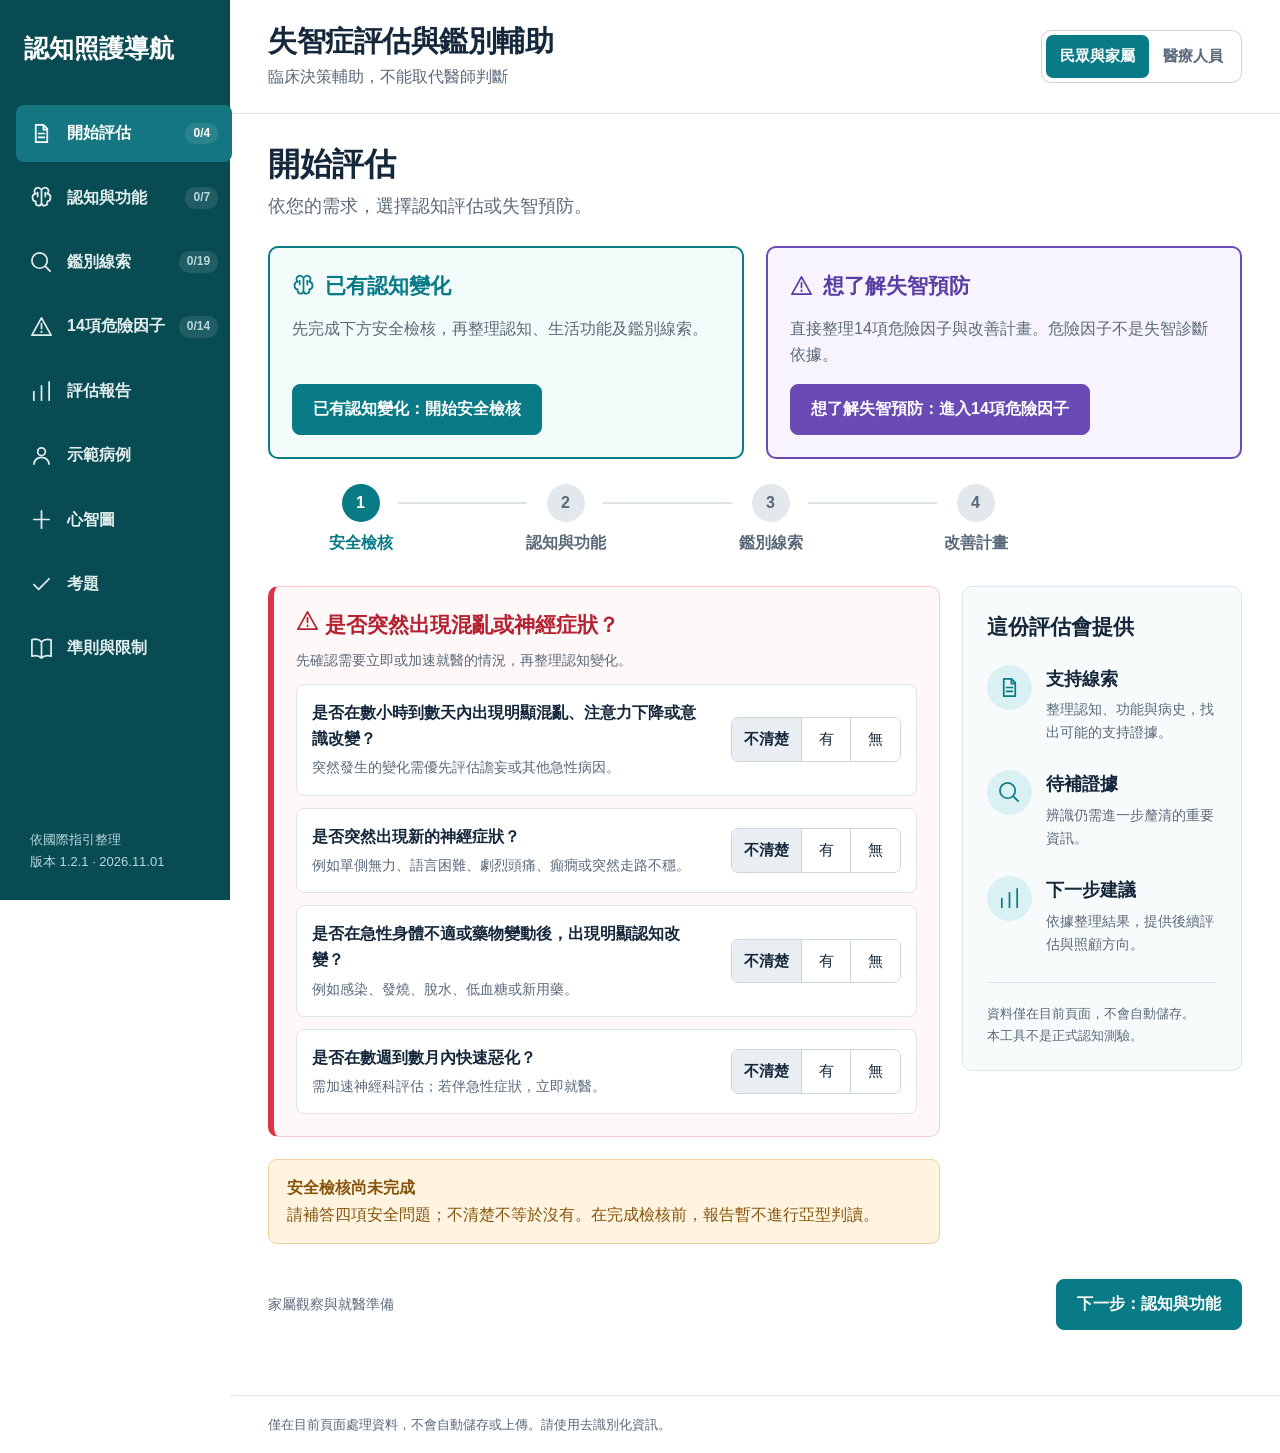
==== commit fa7e5bd8: "v1.2.1: correct content after checking primary sources Remove the claim that factor percentages cann" ====
--- a/index.html
+++ b/index.html
@@ -1,3 +1,3 @@
 <!doctype html>
-<html lang="zh-Hant"><head><meta charset="utf-8"><meta name="viewport" content="width=device-width,initial-scale=1"><meta name="description" content="繁體中文認知障礙評估、失智症鑑別與 Lancet 2024 十四項危險因子管理工具"><title>認知照護導航｜失智症評估與鑑別輔助</title><link rel="stylesheet" href="style.css?v=1.2"><script defer src="data.js?v=1.2"></script><script defer src="engine.js?v=1.2"></script><script defer src="teach.js?v=1.2"></script><script defer src="app.js?v=1.2"></script></head>
-<body><a class="skip" href="#main">跳至主要內容</a><aside class="sidebar"><div class="brand">認知照護導航</div><nav aria-label="評估章節" id="navigation"></nav><div class="side-foot">依國際指引整理<br>版本 1.2 · 2026.11.01</div></aside><div class="workspace"><header><div><h1>失智症評估與鑑別輔助</h1><p>臨床決策輔助，不能取代醫師判斷</p></div><div class="mode" role="group" aria-label="使用模式"><button data-mode="public" aria-pressed="true">民眾與家屬</button><button data-mode="clinical" aria-pressed="false">醫療人員</button></div></header><main id="main" tabindex="-1"></main><footer>僅在目前頁面處理資料，不會自動儲存或上傳。請使用去識別化資訊。<span id="notice" role="status" aria-live="polite"></span></footer></div></body></html>
+<html lang="zh-Hant"><head><meta charset="utf-8"><meta name="viewport" content="width=device-width,initial-scale=1"><meta name="description" content="繁體中文認知障礙評估、失智症鑑別與 Lancet 2024 十四項危險因子管理工具"><title>認知照護導航｜失智症評估與鑑別輔助</title><link rel="stylesheet" href="style.css?v=1.2"><script defer src="data.js?v=1.2"></script><script defer src="engine.js?v=1.2.1"></script><script defer src="teach.js?v=1.2.1"></script><script defer src="app.js?v=1.2.1"></script></head>
+<body><a class="skip" href="#main">跳至主要內容</a><aside class="sidebar"><div class="brand">認知照護導航</div><nav aria-label="評估章節" id="navigation"></nav><div class="side-foot">依國際指引整理<br>版本 1.2.1 · 2026.11.01</div></aside><div class="workspace"><header><div><h1>失智症評估與鑑別輔助</h1><p>臨床決策輔助，不能取代醫師判斷</p></div><div class="mode" role="group" aria-label="使用模式"><button data-mode="public" aria-pressed="true">民眾與家屬</button><button data-mode="clinical" aria-pressed="false">醫療人員</button></div></header><main id="main" tabindex="-1"></main><footer>僅在目前頁面處理資料，不會自動儲存或上傳。請使用去識別化資訊。<span id="notice" role="status" aria-live="polite"></span></footer></div></body></html>
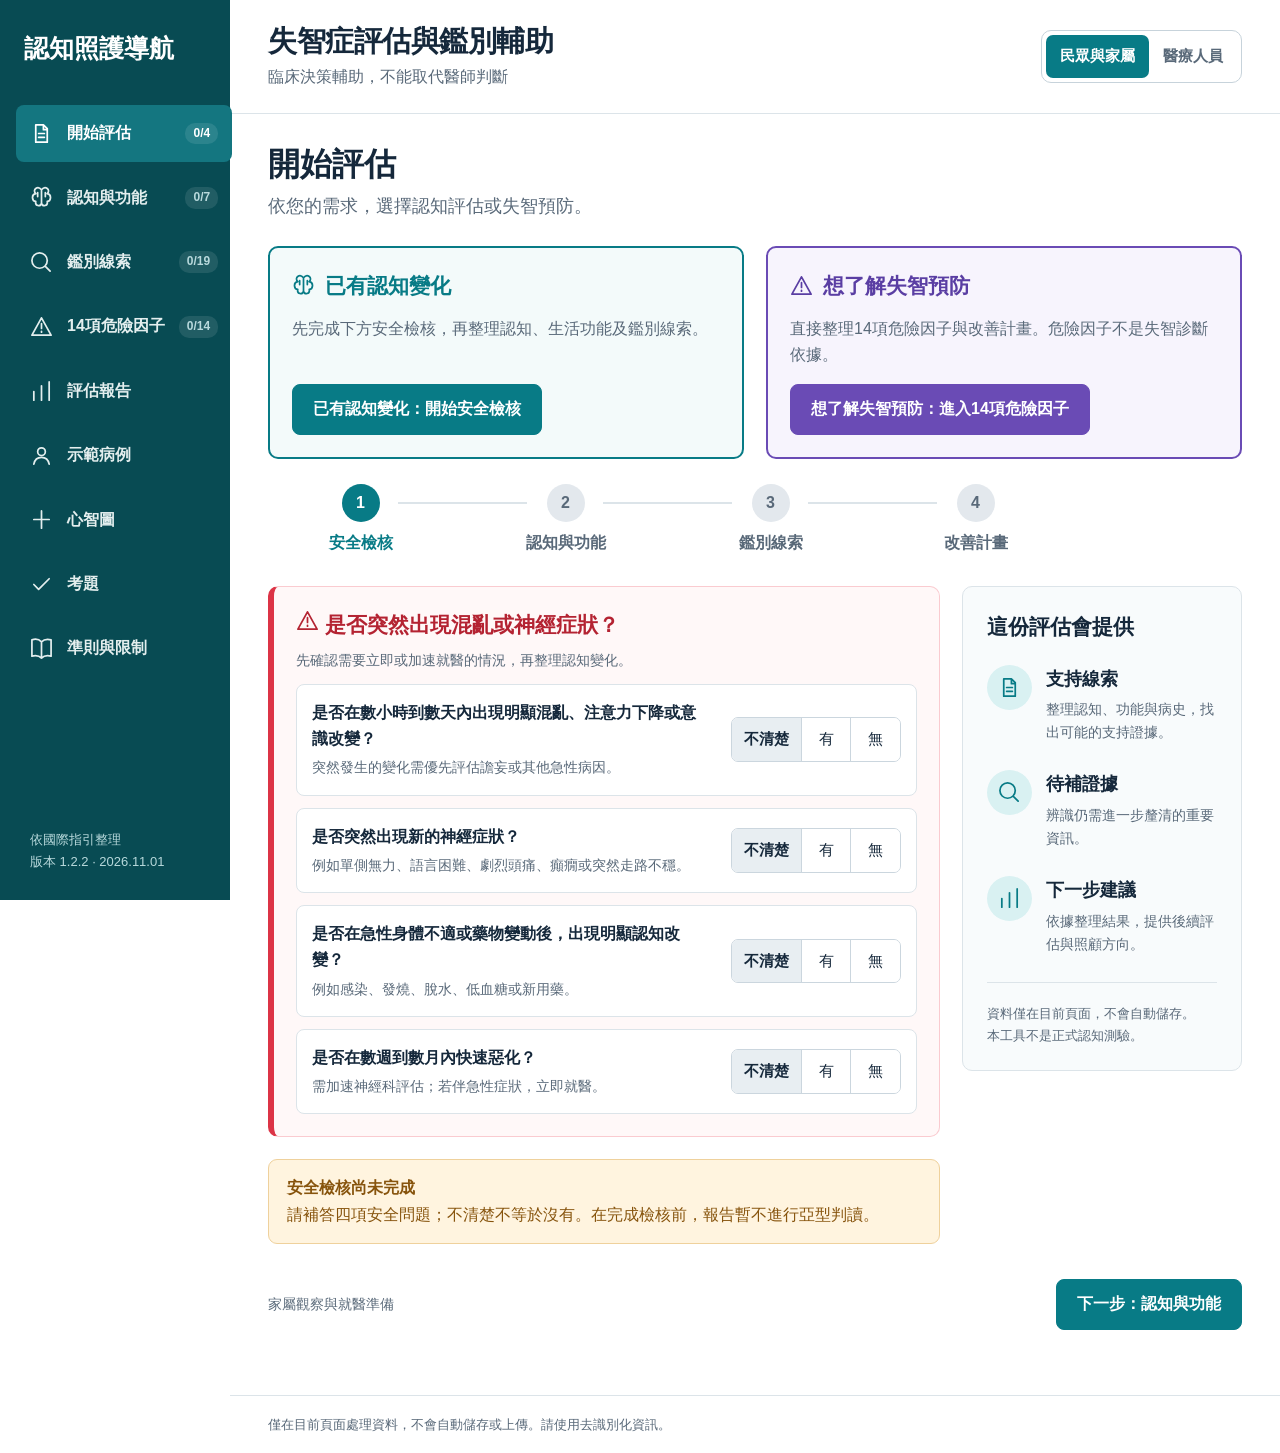
==== commit a42296b3: "v1.2.2: state the causal assumption behind the 45% figure Checked against the Lancet 2024 full text " ====
--- a/index.html
+++ b/index.html
@@ -1,3 +1,3 @@
 <!doctype html>
-<html lang="zh-Hant"><head><meta charset="utf-8"><meta name="viewport" content="width=device-width,initial-scale=1"><meta name="description" content="繁體中文認知障礙評估、失智症鑑別與 Lancet 2024 十四項危險因子管理工具"><title>認知照護導航｜失智症評估與鑑別輔助</title><link rel="stylesheet" href="style.css?v=1.2"><script defer src="data.js?v=1.2"></script><script defer src="engine.js?v=1.2.1"></script><script defer src="teach.js?v=1.2.1"></script><script defer src="app.js?v=1.2.1"></script></head>
-<body><a class="skip" href="#main">跳至主要內容</a><aside class="sidebar"><div class="brand">認知照護導航</div><nav aria-label="評估章節" id="navigation"></nav><div class="side-foot">依國際指引整理<br>版本 1.2.1 · 2026.11.01</div></aside><div class="workspace"><header><div><h1>失智症評估與鑑別輔助</h1><p>臨床決策輔助，不能取代醫師判斷</p></div><div class="mode" role="group" aria-label="使用模式"><button data-mode="public" aria-pressed="true">民眾與家屬</button><button data-mode="clinical" aria-pressed="false">醫療人員</button></div></header><main id="main" tabindex="-1"></main><footer>僅在目前頁面處理資料，不會自動儲存或上傳。請使用去識別化資訊。<span id="notice" role="status" aria-live="polite"></span></footer></div></body></html>
+<html lang="zh-Hant"><head><meta charset="utf-8"><meta name="viewport" content="width=device-width,initial-scale=1"><meta name="description" content="繁體中文認知障礙評估、失智症鑑別與 Lancet 2024 十四項危險因子管理工具"><title>認知照護導航｜失智症評估與鑑別輔助</title><link rel="stylesheet" href="style.css?v=1.2"><script defer src="data.js?v=1.2"></script><script defer src="engine.js?v=1.2.1"></script><script defer src="teach.js?v=1.2.2"></script><script defer src="app.js?v=1.2.2"></script></head>
+<body><a class="skip" href="#main">跳至主要內容</a><aside class="sidebar"><div class="brand">認知照護導航</div><nav aria-label="評估章節" id="navigation"></nav><div class="side-foot">依國際指引整理<br>版本 1.2.2 · 2026.11.01</div></aside><div class="workspace"><header><div><h1>失智症評估與鑑別輔助</h1><p>臨床決策輔助，不能取代醫師判斷</p></div><div class="mode" role="group" aria-label="使用模式"><button data-mode="public" aria-pressed="true">民眾與家屬</button><button data-mode="clinical" aria-pressed="false">醫療人員</button></div></header><main id="main" tabindex="-1"></main><footer>僅在目前頁面處理資料，不會自動儲存或上傳。請使用去識別化資訊。<span id="notice" role="status" aria-live="polite"></span></footer></div></body></html>
